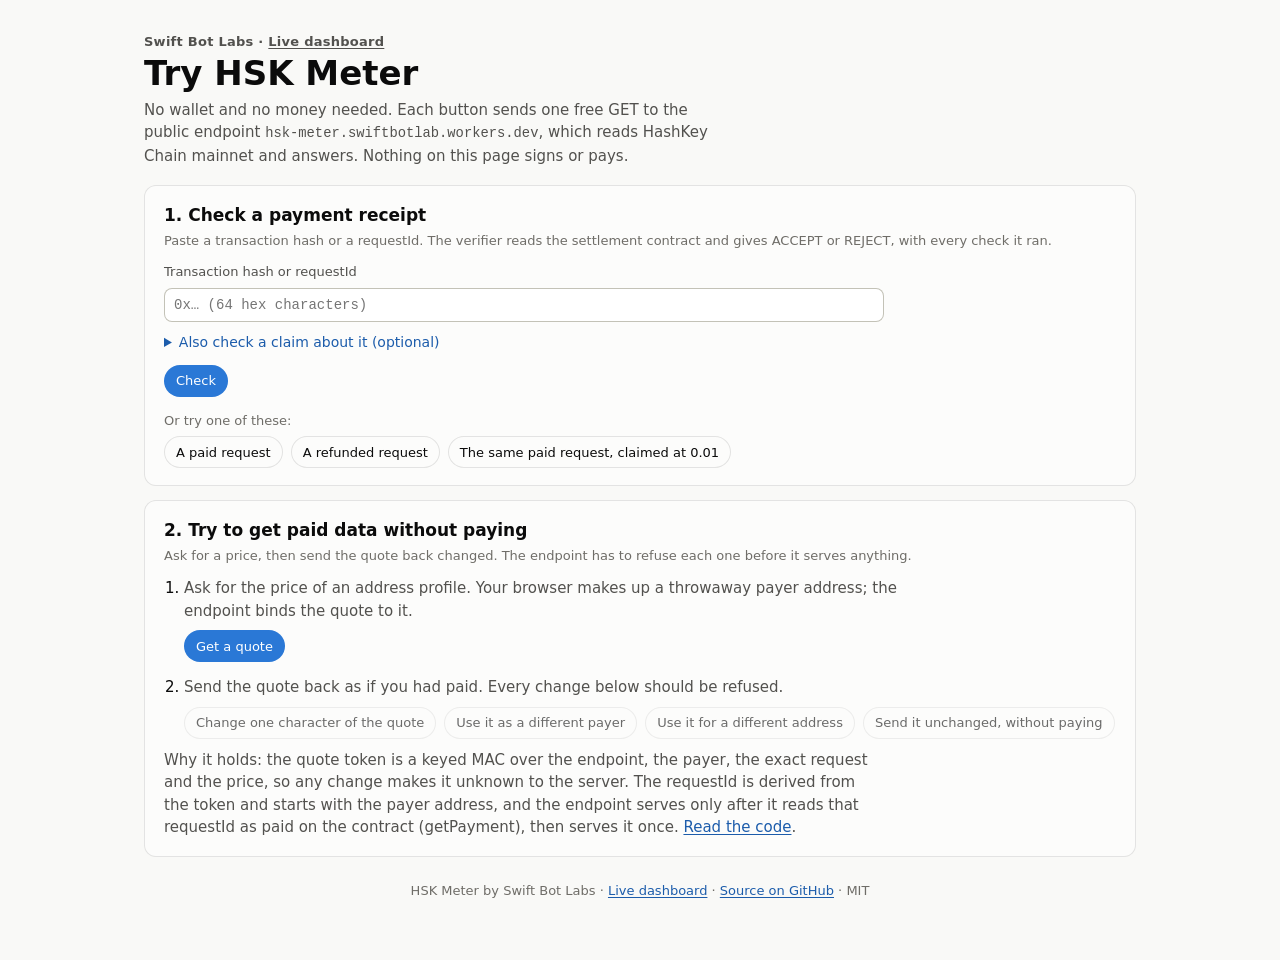
==== docs/try.html @ d42f62b0 "Try page: check any receipt and watch a tampered quote get refused, no wallet needed" ====
<!doctype html>
<html lang="en">
<head>
<meta charset="utf-8">
<meta name="viewport" content="width=device-width, initial-scale=1">
<meta http-equiv="Content-Security-Policy" content="default-src 'none'; script-src 'self'; style-src 'self'; connect-src https://hsk-meter.swiftbotlab.workers.dev; img-src 'self' data:; base-uri 'none'; form-action 'none'">
<meta name="referrer" content="no-referrer">
<meta name="description" content="Try HSK Meter without a wallet: verify a payment receipt on HashKey Chain mainnet and watch the paywall refuse a tampered quote.">
<title>Try HSK Meter</title>
<link rel="icon" href="data:image/svg+xml,%3Csvg xmlns='http://www.w3.org/2000/svg' viewBox='0 0 32 32'%3E%3Crect width='32' height='32' rx='7' fill='%232a78d6'/%3E%3Cpath d='M8 22V10h3v5h4v-5h3v12h-3v-4h-4v4z' fill='%23fff'/%3E%3Crect x='20' y='15' width='4' height='7' rx='1' fill='%23fff'/%3E%3C/svg%3E">
<link rel="stylesheet" href="style.css?v=5">
<link rel="stylesheet" href="try.css?v=1">
<script src="try.js?v=1" defer></script>
</head>
<body>
<main class="wrap">
  <header class="top">
    <p class="brand">Swift Bot Labs · <a href="./">Live dashboard</a></p>
    <h1>Try HSK Meter</h1>
    <p class="lede">No wallet and no money needed. Each button sends one free GET to the public endpoint
      <span class="mono">hsk-meter.swiftbotlab.workers.dev</span>, which reads HashKey Chain mainnet and answers.
      Nothing on this page signs or pays.</p>
  </header>

  <section class="card" aria-labelledby="r-h">
    <div class="card-head">
      <h2 id="r-h">1. Check a payment receipt</h2>
      <p class="card-sub">Paste a transaction hash or a requestId. The verifier reads the settlement contract and gives ACCEPT or REJECT, with every check it ran.</p>
    </div>
    <form id="r-form" class="try-form" novalidate>
      <label for="r-id">Transaction hash or requestId</label>
      <input id="r-id" class="try-input mono" type="text" inputmode="text" autocomplete="off" spellcheck="false" maxlength="66" placeholder="0x… (64 hex characters)">
      <details class="try-claim">
        <summary>Also check a claim about it (optional)</summary>
        <div class="try-grid">
          <label for="r-payer">Paid by</label>
          <input id="r-payer" class="try-input mono" type="text" autocomplete="off" spellcheck="false" maxlength="42" placeholder="0x… (40 hex)">
          <label for="r-amount">Amount, USDC.e</label>
          <input id="r-amount" class="try-input" type="text" inputmode="decimal" autocomplete="off" maxlength="14" placeholder="e.g. 0.03">
          <label for="r-endpoint">Endpoint</label>
          <input id="r-endpoint" class="try-input" type="text" inputmode="numeric" autocomplete="off" maxlength="6" placeholder="1 or 2">
        </div>
      </details>
      <div class="try-actions">
        <button type="submit" class="btn btn-primary">Check</button>
      </div>
    </form>
    <p class="try-samples-label">Or try one of these:</p>
    <div class="try-samples">
      <button type="button" class="btn" data-sample="paid">A paid request</button>
      <button type="button" class="btn" data-sample="refunded">A refunded request</button>
      <button type="button" class="btn" data-sample="lie">The same paid request, claimed at 0.01</button>
    </div>
    <div id="r-out" class="try-out" role="status" aria-live="polite" hidden></div>
  </section>

  <section class="card" aria-labelledby="q-h">
    <div class="card-head">
      <h2 id="q-h">2. Try to get paid data without paying</h2>
      <p class="card-sub">Ask for a price, then send the quote back changed. The endpoint has to refuse each one before it serves anything.</p>
    </div>
    <ol class="try-steps">
      <li>
        <p class="try-step-text">Ask for the price of an address profile. Your browser makes up a throwaway payer address; the endpoint binds the quote to it.</p>
        <button id="q-get" type="button" class="btn btn-primary">Get a quote</button>
        <div id="q-quote" class="try-out" role="status" aria-live="polite" hidden></div>
      </li>
      <li>
        <p class="try-step-text">Send the quote back as if you had paid. Every change below should be refused.</p>
        <div class="try-samples">
          <button type="button" class="btn" data-attack="flip" disabled>Change one character of the quote</button>
          <button type="button" class="btn" data-attack="payer" disabled>Use it as a different payer</button>
          <button type="button" class="btn" data-attack="resource" disabled>Use it for a different address</button>
          <button type="button" class="btn" data-attack="unpaid" disabled>Send it unchanged, without paying</button>
        </div>
        <div id="q-out" class="try-out" role="status" aria-live="polite" hidden></div>
      </li>
    </ol>
    <p class="note">Why it holds: the quote token is a keyed MAC over the endpoint, the payer, the exact request and the price, so any change
      makes it unknown to the server. The requestId is derived from the token and starts with the payer address, and the endpoint serves only
      after it reads that requestId as paid on the contract (getPayment), then serves it once.
      <a href="https://github.com/swiftbotlab/hsk-meter/blob/main/worker/src/core.js" target="_blank" rel="noopener">Read the code</a>.</p>
  </section>

  <footer class="foot">
    <p>HSK Meter by Swift Bot Labs · <a href="./">Live dashboard</a> · <a href="https://github.com/swiftbotlab/hsk-meter" target="_blank" rel="noopener">Source on GitHub</a> · MIT</p>
  </footer>
</main>
</body>
</html>
---- docs/style.css ----
:root {
  color-scheme: light;
  --page: #f9f9f7;
  --surface: #fcfcfb;
  --ink-1: #0b0b0b;
  --ink-2: #52514e;
  --ink-3: #6f6d68;
  --axis-ink: #898781;
  --grid: #e1e0d9;
  --baseline: #c3c2b7;
  --ring: rgba(11, 11, 11, 0.10);
  --hover-wash: rgba(11, 11, 11, 0.04);
  --link: #1c5cab;
  --series-paid: #2a78d6;
  --series-refund: #eb6834;
  --focus: #2a78d6;
}
@media (prefers-color-scheme: dark) {
  :root:not([data-theme="light"]) {
    color-scheme: dark;
    --page: #0d0d0d;
    --surface: #1a1a19;
    --ink-1: #f0efec;
    --ink-2: #c3c2b7;
    --ink-3: #a3a29a;
    --axis-ink: #898781;
    --grid: #2c2c2a;
    --baseline: #383835;
    --ring: rgba(255, 255, 255, 0.10);
    --hover-wash: rgba(255, 255, 255, 0.05);
    --link: #86b6ef;
    --series-paid: #3987e5;
    --series-refund: #d95926;
    --focus: #86b6ef;
  }
}
:root[data-theme="dark"] {
  color-scheme: dark;
  --page: #0d0d0d;
  --surface: #1a1a19;
  --ink-1: #f0efec;
  --ink-2: #c3c2b7;
  --ink-3: #a3a29a;
  --axis-ink: #898781;
  --grid: #2c2c2a;
  --baseline: #383835;
  --ring: rgba(255, 255, 255, 0.10);
  --hover-wash: rgba(255, 255, 255, 0.05);
  --link: #86b6ef;
  --series-paid: #3987e5;
  --series-refund: #d95926;
  --focus: #86b6ef;
}

* { box-sizing: border-box; }
html { -webkit-text-size-adjust: 100%; }
body {
  margin: 0;
  background: var(--page);
  color: var(--ink-1);
  font: 15px/1.5 system-ui, -apple-system, "Segoe UI", Roboto, sans-serif;
}
a { color: var(--link); text-underline-offset: 2px; }
a:focus-visible, button:focus-visible, summary:focus-visible, [tabindex]:focus-visible {
  outline: 2px solid var(--focus); outline-offset: 2px; border-radius: 4px;
}
.mono { font-family: ui-monospace, SFMono-Regular, Menlo, Consolas, monospace; font-size: 0.92em; white-space: nowrap; }
.mono.long { white-space: normal; word-break: break-all; }
.sr-only { position: absolute; width: 1px; height: 1px; overflow: hidden; clip: rect(0 0 0 0); white-space: nowrap; }

.wrap { max-width: 1040px; margin: 0 auto; padding: 20px 16px 40px; }

.top { margin-bottom: 18px; }
.brand { margin: 0; color: var(--ink-2); font-size: 13px; font-weight: 600; letter-spacing: 0.02em; }
h1 { margin: 2px 0 6px; font-size: 28px; line-height: 1.15; font-weight: 700; }
.lede { margin: 0 0 12px; color: var(--ink-2); max-width: 62ch; }
.meta-row { display: flex; flex-wrap: wrap; gap: 8px; align-items: center; }
.pill {
  display: inline-flex; align-items: center; gap: 6px; min-height: 32px; padding: 4px 10px;
  border-radius: 999px; background: var(--surface); box-shadow: inset 0 0 0 1px var(--ring);
  color: var(--ink-2); font-size: 13px;
}
.pill.warn { color: var(--ink-1); }
.btn {
  min-height: 32px; padding: 4px 12px; border: 0; border-radius: 999px; cursor: pointer;
  background: var(--surface); color: var(--ink-1); box-shadow: inset 0 0 0 1px var(--ring); font: inherit; font-size: 13px;
}
.btn:hover { background: var(--hover-wash); }
.btn[disabled] { opacity: 0.6; cursor: default; }

.tiles { display: grid; grid-template-columns: repeat(2, minmax(0, 1fr)); gap: 10px; margin-bottom: 14px; }
.tile { background: var(--surface); border-radius: 12px; box-shadow: inset 0 0 0 1px var(--ring); padding: 12px 14px; min-width: 0; }
.tile-label { margin: 0; color: var(--ink-2); font-size: 13px; }
.tile-value { margin: 2px 0 0; font-size: 26px; font-weight: 650; line-height: 1.2; overflow-wrap: anywhere; }
.tile-sub { margin: 2px 0 0; color: var(--ink-3); font-size: 12.5px; }
.tile-value.partial { font-size: 17px; font-weight: 600; color: var(--ink-2); padding: 6px 0 4px; }
.usd {
  display: grid; grid-template-columns: auto 1fr; align-items: baseline; column-gap: 14px; row-gap: 0;
  background: var(--surface); border-radius: 12px; box-shadow: inset 0 0 0 1px var(--ring); padding: 10px 14px; margin: -4px 0 14px;
}
.usd-label { grid-column: 1 / -1; margin: 0; color: var(--ink-2); font-size: 13px; font-weight: 400; }
.usd-value { margin: 0; font-size: 22px; font-weight: 650; line-height: 1.25; font-variant-numeric: tabular-nums; }
.usd-sub { margin: 0; color: var(--ink-3); font-size: 12.5px; min-width: 0; overflow-wrap: anywhere; }
@media (max-width: 520px) { .usd { grid-template-columns: 1fr; } }
.partial-note {
  margin: -4px 0 14px; padding: 10px 12px; border-radius: 10px; background: var(--surface);
  box-shadow: inset 0 0 0 1px var(--ring), inset 3px 0 0 var(--series-refund); color: var(--ink-1); font-size: 13.5px; max-width: 80ch;
}

.card { position: relative; background: var(--surface); border-radius: 12px; box-shadow: inset 0 0 0 1px var(--ring); padding: 14px; margin-bottom: 14px; }
.card-head h2 { margin: 0; font-size: 17px; font-weight: 650; }
.card-sub { margin: 2px 0 0; color: var(--ink-3); font-size: 13px; }

.legend { list-style: none; display: flex; gap: 16px; margin: 10px 0 4px; padding: 0; color: var(--ink-2); font-size: 13px; }
.legend li { display: inline-flex; align-items: center; gap: 6px; }
.swatch { width: 12px; height: 12px; border-radius: 3px; display: inline-block; }
.s-paid { background: var(--series-paid); }
.s-refund { background: var(--series-refund); }

.chart { width: 100%; min-height: 220px; transition: opacity 0.2s; }
.chart svg { display: block; width: 100%; height: auto; overflow: visible; }
.chart .grid { stroke: var(--grid); stroke-width: 1; shape-rendering: crispEdges; }
.chart .base { stroke: var(--baseline); stroke-width: 1; shape-rendering: crispEdges; }
.chart .tick { fill: var(--axis-ink); font-size: 11px; font-variant-numeric: tabular-nums; }
.chart .val { fill: var(--ink-2); font-size: 11px; font-variant-numeric: tabular-nums; }
.chart .bar-paid { fill: var(--series-paid); }
.chart .bar-refund { fill: var(--series-refund); }
.chart .band { fill: transparent; cursor: default; outline: none; }
.chart .band.on { fill: var(--hover-wash); }
.chart .empty { fill: var(--ink-3); font-size: 13px; }
.busy .chart, .busy .tiles, .busy .latest { opacity: 0.55; }

.tooltip {
  position: absolute; z-index: 5; pointer-events: none; min-width: 170px; max-width: 240px;
  background: var(--surface); color: var(--ink-1); border-radius: 10px; padding: 8px 10px;
  box-shadow: 0 0 0 1px var(--ring), 0 6px 20px rgba(0, 0, 0, 0.12); font-size: 13px;
}
.tooltip .tt-day { margin: 0 0 4px; color: var(--ink-2); font-size: 12px; }
.tooltip .tt-row { display: flex; align-items: center; gap: 8px; margin: 2px 0; }
.tooltip .tt-key { width: 12px; height: 2px; border-radius: 1px; flex: none; }
.tooltip .tt-val { font-weight: 650; font-variant-numeric: tabular-nums; }
.tooltip .tt-lab { color: var(--ink-2); }

.table-view { margin-top: 8px; }
.table-view summary { cursor: pointer; color: var(--link); font-size: 13px; padding: 6px 0; min-height: 32px; }
.table-scroll { overflow-x: auto; }
table { border-collapse: collapse; width: 100%; font-size: 13px; }
th, td { text-align: left; padding: 6px 8px; border-bottom: 1px solid var(--grid); white-space: nowrap; }
th { color: var(--ink-2); font-weight: 600; }
.num { text-align: right; font-variant-numeric: tabular-nums; }

.latest { list-style: none; margin: 10px 0 0; padding: 0; }
.latest li { display: grid; grid-template-columns: 1fr auto; gap: 2px 12px; padding: 10px 0; border-top: 1px solid var(--grid); }
.latest li:first-child { border-top: 0; }
.latest .what { font-weight: 600; min-width: 0; }
.latest .amt { text-align: right; font-weight: 650; font-variant-numeric: tabular-nums; white-space: nowrap; }
.latest .details { grid-column: 1 / -1; display: flex; flex-wrap: wrap; gap: 4px 12px; color: var(--ink-2); font-size: 13px; }
.latest .status { display: inline-flex; align-items: center; gap: 4px; color: var(--ink-1); }
.latest .status .ic { font-size: 12px; }
.latest .empty-row { display: block; color: var(--ink-3); }

.endpoints { list-style: none; margin: 10px 0; padding: 0; display: grid; gap: 8px; }
.endpoints li { display: grid; grid-template-columns: 1fr auto; gap: 2px 12px; padding: 10px 12px; border-radius: 10px; box-shadow: inset 0 0 0 1px var(--ring); }
.endpoints .ep-name { font-weight: 600; min-width: 0; overflow-wrap: anywhere; }
.endpoints .ep-price { text-align: right; font-variant-numeric: tabular-nums; white-space: nowrap; }
.endpoints .ep-sub { grid-column: 1 / -1; color: var(--ink-2); font-size: 13px; }
.note { color: var(--ink-2); margin: 10px 0 0; max-width: 75ch; }
.facts { display: grid; grid-template-columns: 1fr; gap: 2px 16px; margin: 14px 0 0; font-size: 14px; }
.facts dt { color: var(--ink-3); font-size: 12.5px; margin-top: 6px; }
.facts dd { margin: 0; min-width: 0; }

.foot { color: var(--ink-3); font-size: 13px; text-align: center; margin-top: 24px; }

@media (min-width: 720px) {
  .wrap { padding: 32px 24px 48px; }
  h1 { font-size: 34px; }
  .tiles { grid-template-columns: repeat(4, minmax(0, 1fr)); gap: 12px; }
  .tile-value { font-size: 30px; }
  .card { padding: 18px 20px; }
  .latest li { grid-template-columns: minmax(0, 1fr) auto; }
  .facts { grid-template-columns: max-content 1fr; }
  .facts dt { margin-top: 0; }
}
@media (prefers-reduced-motion: reduce) { .chart { transition: none; } }
@media (forced-colors: active) {
  .chart .bar-paid { fill: CanvasText; }
  .chart .bar-refund { fill: GrayText; }
  .swatch { forced-color-adjust: none; }
  .s-paid { background: CanvasText; }
  .s-refund { background: GrayText; }
}
a.btn { display: inline-flex; align-items: center; text-decoration: none; color: var(--link); }
---- docs/try.css ----
:root { --accept: #1d7a46; --accept-wash: rgba(29, 122, 70, 0.10); --reject: #b8461a; --reject-wash: rgba(235, 104, 52, 0.12); --field: #ffffff; }
@media (prefers-color-scheme: dark) {
  :root:not([data-theme="light"]) { --accept: #5cc98a; --accept-wash: rgba(92, 201, 138, 0.12); --reject: #f08a5d; --reject-wash: rgba(217, 89, 38, 0.18); --field: #111110; }
}
:root[data-theme="dark"] { --accept: #5cc98a; --accept-wash: rgba(92, 201, 138, 0.12); --reject: #f08a5d; --reject-wash: rgba(217, 89, 38, 0.18); --field: #111110; }

.brand a { color: inherit; }
.try-form { margin-top: 12px; display: grid; gap: 6px; max-width: 720px; }
.try-form label { font-size: 13px; color: var(--ink-2); }
.try-input {
  width: 100%; min-width: 0; padding: 9px 10px; border-radius: 8px; border: 0; background: var(--field); color: var(--ink-1);
  box-shadow: inset 0 0 0 1px var(--baseline); font-size: 14px;
}
.try-input:focus { outline: 2px solid var(--focus); outline-offset: 1px; }
.try-claim { margin-top: 4px; }
.try-claim summary { cursor: pointer; color: var(--link); font-size: 14px; }
.try-grid { display: grid; grid-template-columns: 1fr; gap: 6px; margin-top: 8px; }
@media (min-width: 640px) { .try-grid { grid-template-columns: 140px 1fr; align-items: center; } }
.try-actions { margin-top: 6px; }
.btn-primary { background: var(--series-paid); color: #fff; box-shadow: none; }
.btn-primary:hover { background: var(--series-paid); filter: brightness(1.08); }
.try-samples-label { margin: 14px 0 6px; font-size: 13px; color: var(--ink-3); }
.try-samples { display: flex; flex-wrap: wrap; gap: 8px; }
.try-samples .btn { white-space: normal; text-align: left; }
.try-out { margin-top: 12px; padding: 12px; border-radius: 10px; box-shadow: inset 0 0 0 1px var(--ring); background: var(--page); overflow-wrap: anywhere; }
.try-verdict { margin: 0 0 6px; font-size: 20px; font-weight: 700; display: flex; flex-wrap: wrap; gap: 8px; align-items: baseline; }
.try-verdict.is-accept { color: var(--accept); }
.try-verdict.is-reject { color: var(--reject); }
.try-verdict-code { font-size: 13px; font-weight: 500; color: var(--ink-2); }
.try-reasons { margin: 0 0 8px; padding-left: 18px; color: var(--ink-2); font-size: 14px; }
.try-payment { margin-top: 10px; padding-top: 10px; border-top: 1px solid var(--grid); }
.try-payment-head { margin: 0; display: flex; flex-wrap: wrap; gap: 8px; align-items: baseline; font-size: 13px; }
.try-payment-sub { margin: 4px 0 0; font-size: 13px; color: var(--ink-2); }
.try-tag { font-weight: 700; font-size: 12px; padding: 1px 6px; border-radius: 6px; }
.try-tag.is-accept { color: var(--accept); background: var(--accept-wash); }
.try-tag.is-reject { color: var(--reject); background: var(--reject-wash); }
.try-checks { list-style: none; margin: 8px 0 0; padding: 0; display: grid; gap: 4px; font-size: 13px; }
.try-checks li { display: grid; grid-template-columns: 18px 1fr; column-gap: 6px; }
.try-checks .try-check-detail { grid-column: 2; color: var(--ink-3); overflow-wrap: anywhere; }
.try-checks .ok .try-mark { color: var(--accept); font-weight: 700; }
.try-checks .bad .try-mark, .try-checks .bad .try-check-name { color: var(--reject); font-weight: 700; }
.try-link { margin: 10px 0 0; font-size: 14px; }
.try-steps { margin: 12px 0 0; padding-left: 20px; display: grid; gap: 14px; }
.try-step-text { margin: 0 0 8px; color: var(--ink-2); max-width: 75ch; }
.try-facts { margin-top: 0; }
.try-sent { margin: 0 0 6px; font-size: 13px; color: var(--ink-3); }
.try-explain { margin: 0; color: var(--ink-2); font-size: 14px; max-width: 75ch; }
.try-wait { margin: 0; color: var(--ink-3); }
.try-err { margin: 0; color: var(--reject); }
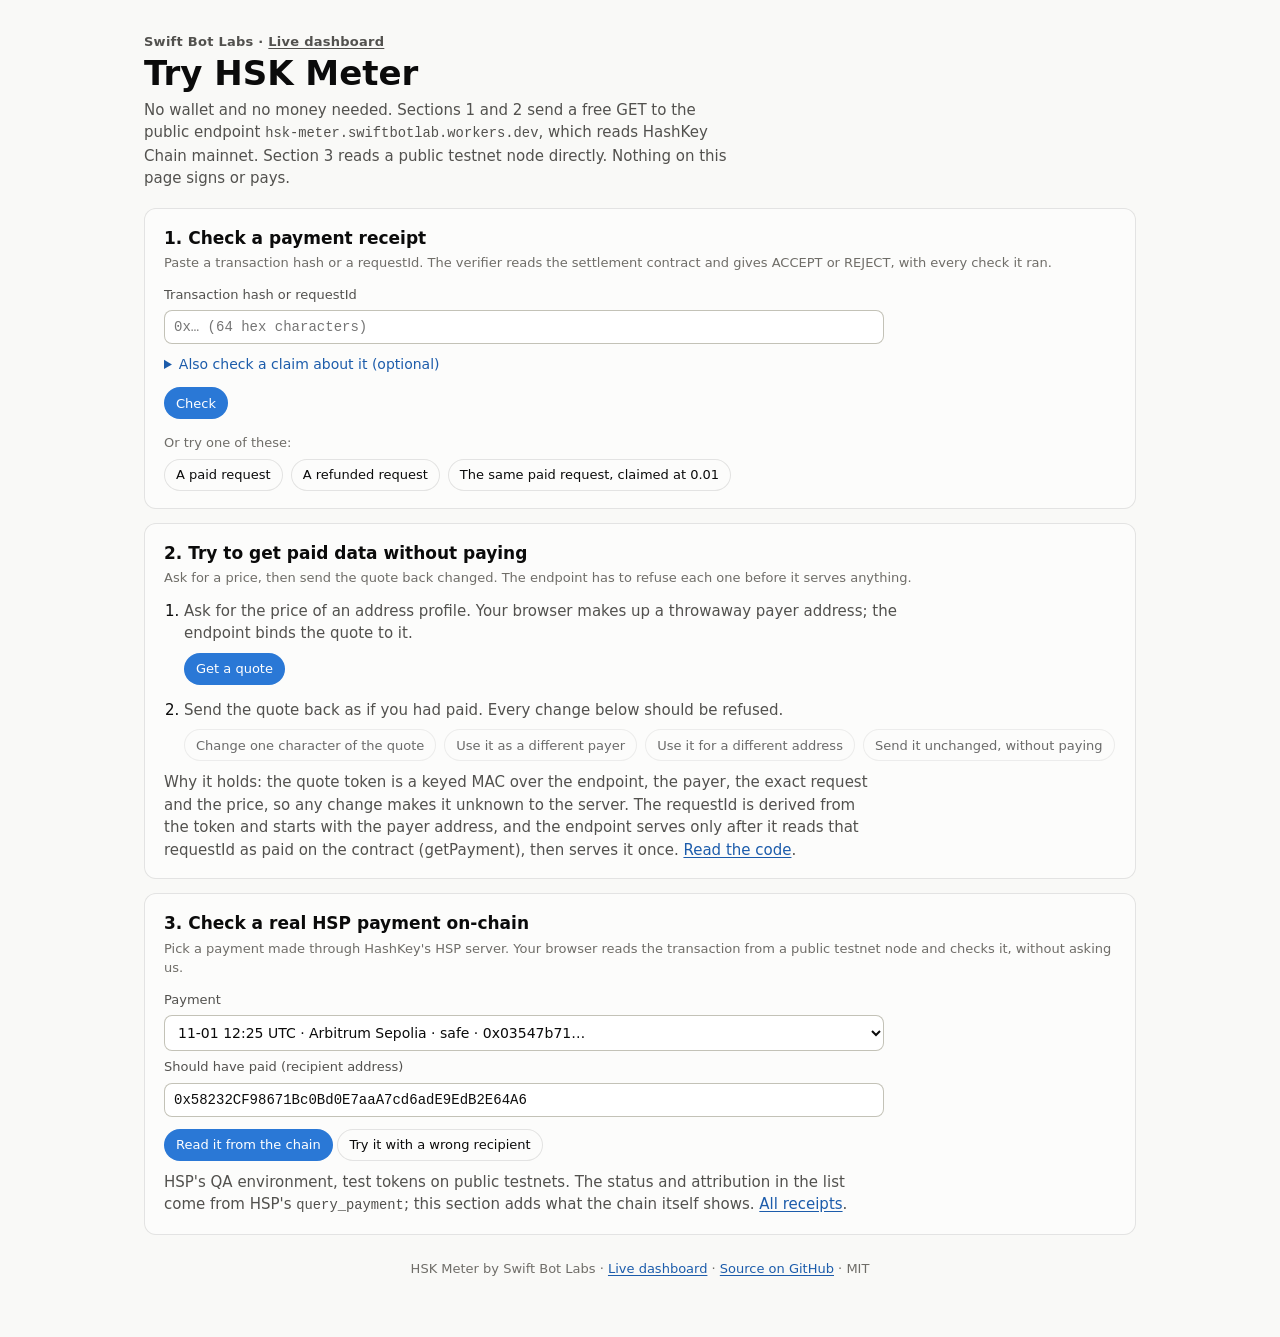
==== commit 7c5af55d: "A2A over HSP: a Receiving Agent and a Payment Agent, live, with public receipts The Receiving Agent " ====
--- a/docs/try.html
+++ b/docs/try.html
@@ -3,22 +3,22 @@
 <head>
 <meta charset="utf-8">
 <meta name="viewport" content="width=device-width, initial-scale=1">
-<meta http-equiv="Content-Security-Policy" content="default-src 'none'; script-src 'self'; style-src 'self'; connect-src https://hsk-meter.swiftbotlab.workers.dev; img-src 'self' data:; base-uri 'none'; form-action 'none'">
+<meta http-equiv="Content-Security-Policy" content="default-src 'none'; script-src 'self'; style-src 'self'; connect-src 'self' https://hsk-meter.swiftbotlab.workers.dev https://base-sepolia-rpc.publicnode.com https://ethereum-sepolia-rpc.publicnode.com https://arbitrum-sepolia-rpc.publicnode.com; img-src 'self' data:; base-uri 'none'; form-action 'none'">
 <meta name="referrer" content="no-referrer">
-<meta name="description" content="Try HSK Meter without a wallet: verify a payment receipt on HashKey Chain mainnet and watch the paywall refuse a tampered quote.">
+<meta name="description" content="Try HSK Meter without a wallet: verify a payment receipt on HashKey Chain mainnet, watch the paywall refuse a tampered quote, and check a real HSP payment on-chain.">
 <title>Try HSK Meter</title>
 <link rel="icon" href="data:image/svg+xml,%3Csvg xmlns='http://www.w3.org/2000/svg' viewBox='0 0 32 32'%3E%3Crect width='32' height='32' rx='7' fill='%232a78d6'/%3E%3Cpath d='M8 22V10h3v5h4v-5h3v12h-3v-4h-4v4z' fill='%23fff'/%3E%3Crect x='20' y='15' width='4' height='7' rx='1' fill='%23fff'/%3E%3C/svg%3E">
 <link rel="stylesheet" href="style.css?v=5">
-<link rel="stylesheet" href="try.css?v=1">
-<script src="try.js?v=1" defer></script>
+<link rel="stylesheet" href="try.css?v=2">
+<script src="try.js?v=2" defer></script>
 </head>
 <body>
 <main class="wrap">
   <header class="top">
     <p class="brand">Swift Bot Labs · <a href="./">Live dashboard</a></p>
     <h1>Try HSK Meter</h1>
-    <p class="lede">No wallet and no money needed. Each button sends one free GET to the public endpoint
-      <span class="mono">hsk-meter.swiftbotlab.workers.dev</span>, which reads HashKey Chain mainnet and answers.
+    <p class="lede">No wallet and no money needed. Sections 1 and 2 send a free GET to the public endpoint
+      <span class="mono">hsk-meter.swiftbotlab.workers.dev</span>, which reads HashKey Chain mainnet. Section 3 reads a public testnet node directly.
       Nothing on this page signs or pays.</p>
   </header>
 
@@ -82,6 +82,25 @@
       <a href="https://github.com/swiftbotlab/hsk-meter/blob/main/worker/src/core.js" target="_blank" rel="noopener">Read the code</a>.</p>
   </section>
 
+  <section class="card" aria-labelledby="hsp-h">
+    <div class="card-head">
+      <h2 id="hsp-h">3. Check a real HSP payment on-chain</h2>
+      <p class="card-sub">Pick a payment made through HashKey's HSP server. Your browser reads the transaction from a public testnet node and checks it, without asking us.</p>
+    </div>
+    <form id="h-form" class="try-form" novalidate>
+      <label for="h-pick">Payment</label>
+      <select id="h-pick" class="try-input"></select>
+      <label for="h-to">Should have paid (recipient address)</label>
+      <input id="h-to" class="try-input mono" type="text" autocomplete="off" spellcheck="false" maxlength="42">
+      <div class="try-actions">
+        <button type="submit" class="btn btn-primary">Read it from the chain</button>
+        <button type="button" id="h-lie" class="btn">Try it with a wrong recipient</button>
+      </div>
+    </form>
+    <div id="h-out" class="try-out" role="status" aria-live="polite" hidden></div>
+    <p class="note">HSP's QA environment, test tokens on public testnets. The status and attribution in the list come from HSP's <span class="mono">query_payment</span>; this section adds what the chain itself shows. <a href="./#hsp-h">All receipts</a>.</p>
+  </section>
+
   <footer class="foot">
     <p>HSK Meter by Swift Bot Labs · <a href="./">Live dashboard</a> · <a href="https://github.com/swiftbotlab/hsk-meter" target="_blank" rel="noopener">Source on GitHub</a> · MIT</p>
   </footer>
--- a/docs/try.css
+++ b/docs/try.css
@@ -47,3 +47,4 @@
 .try-explain { margin: 0; color: var(--ink-2); font-size: 14px; max-width: 75ch; }
 .try-wait { margin: 0; color: var(--ink-3); }
 .try-err { margin: 0; color: var(--reject); }
+select.try-input { appearance: auto; font-family: inherit; }
